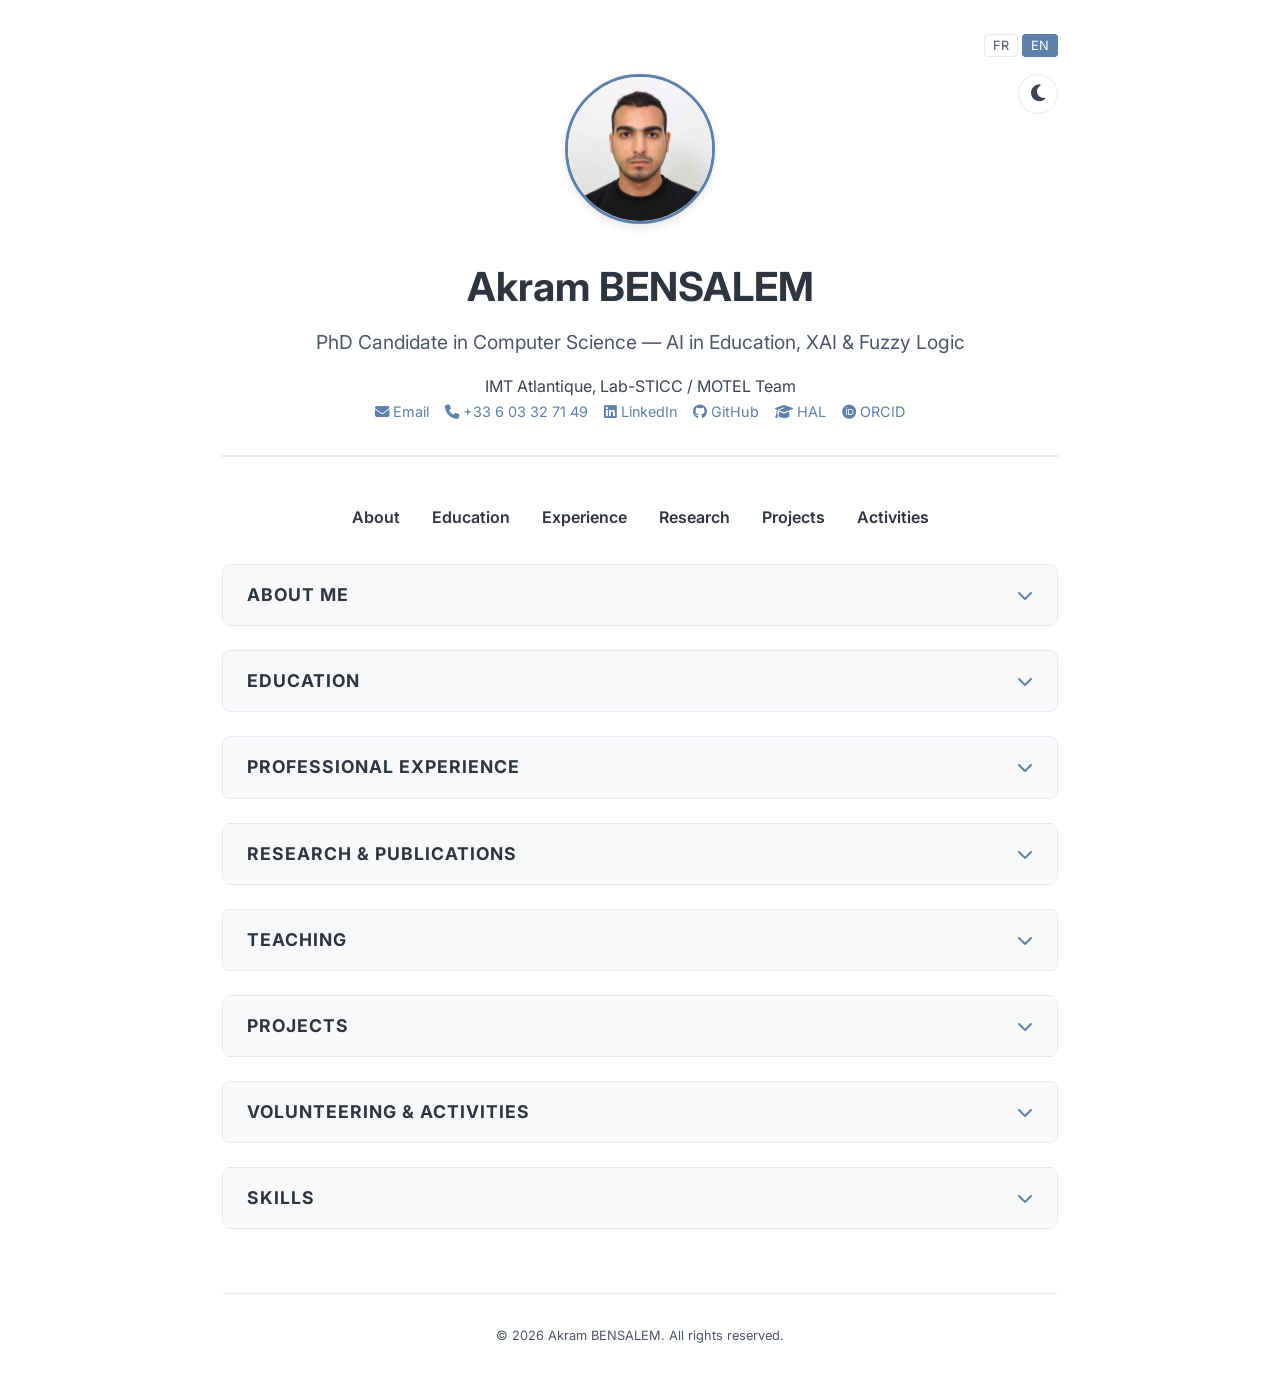
==== en.html @ 86b3364d "updates" ====
<!DOCTYPE html>
<html lang="en">
<head>
    <meta charset="UTF-8">
    <meta name="viewport" content="width=device-width, initial-scale=1.0">
    <title>Akram BENSALEM - PhD Candidate in Computer Science | AI & Education</title>
    <meta name="description" content="Academic personal website of Akram BENSALEM, PhD student at IMT Atlantique. Specialized in Explainable AI (XAI), Fuzzy Logic, and Educational Data Analysis.">
    <meta name="keywords" content="Akram BENSALEM, AI, Education, XAI, Fuzzy Logic, IMT Atlantique, Lab-STICC, Computer Science">
    <link rel="stylesheet" href="style.css">
    <link rel="stylesheet" href="https://cdnjs.cloudflare.com/ajax/libs/font-awesome/6.4.0/css/all.min.css">
    <link rel="preconnect" href="https://fonts.googleapis.com">
    <link rel="preconnect" href="https://fonts.gstatic.com" crossorigin>
    <link href="https://fonts.googleapis.com/css2?family=Inter:wght@400;600;700&display=swap" rel="stylesheet">
</head>
<body>
    <div class="lang-switch">
        <a href="index.html">FR</a>
        <a href="en.html" class="active">EN</a>
    </div>

    <header>
        <button class="theme-toggle" id="theme-toggle" title="Toggle dark mode">
            <i class="fas fa-moon"></i>
        </button>
        <img src="assets/profile.jpg" alt="Akram BENSALEM" class="profile-photo">
        <h1>Akram BENSALEM</h1>
        <p class="subtitle">PhD Candidate in Computer Science — AI in Education, XAI & Fuzzy Logic</p>
        <p>IMT Atlantique, Lab-STICC / MOTEL Team</p>
        <div class="contact-info">
            <a href="mailto:akram.bensalem@imt-atlantique.fr"><i class="fas fa-envelope"></i> Email</a>
            <a href="tel:+33603327149"><i class="fas fa-phone"></i> +33 6 03 32 71 49</a>
            <a href="https://linkedin.com/in/akrambensalem" target="_blank"><i class="fab fa-linkedin"></i> LinkedIn</a>
            <a href="https://github.com/AkramBensalem" target="_blank"><i class="fab fa-github"></i> GitHub</a>
            <a href="https://cv.hal.science/akram-bensalem" target="_blank"><i class="fas fa-graduation-cap"></i> HAL</a>
            <a href="https://orcid.org/0009-0000-8019-0577" target="_blank"><i class="fab fa-orcid"></i> ORCID</a>
        </div>
    </header>

    <nav>
        <a href="#about">About</a>
        <a href="#education">Education</a>
        <a href="#experience">Experience</a>
        <a href="#research">Research</a>
        <a href="#projects">Projects</a>
        <a href="#activities">Activities</a>
    </nav>

    <section id="about">
        <div class="section-header">
            <h2>About Me</h2>
            <i class="fas fa-chevron-down"></i>
        </div>
        <div class="section-content">
            <p>Currently in the final year of my PhD in Computer Science, I specialize in Explainable AI (XAI), Fuzzy Logic, and Data Analysis. I design interpretable, human-centered methods to transform complex data into decision support tools. My thesis defense is scheduled for late October 2026.</p>
        </div>
    </section>

    <section id="education">
        <div class="section-header">
            <h2>Education</h2>
            <i class="fas fa-chevron-down"></i>
        </div>
        <div class="section-content">
            <div class="entry">
                <div class="entry-header">
                    <span class="entry-title">PhD in Computer Science</span>
                    <span class="entry-location">Brest, France | 2023 — Present</span>
                </div>
                <div class="entry-details">IMT Atlantique • Lab-STICC / MOTEL team • SPIN Doctoral School</div>
                <p><strong>Thesis:</strong> Understanding and explaining digital educational inequalities using data mining and machine learning methods.</p>
                <p><small>Advised by Prof. Grégory SMITS and co-supervised by Fahima DJELIL.</small></p>
            </div>
            <div class="entry">
                <div class="entry-header">
                    <span class="entry-title">Master in Computer Science</span>
                    <span class="entry-location">Sidi Bel Abbes, Algeria | 2023</span>
                </div>
                <div class="entry-details">Higher School of Computer Science (ESI SBA)</div>
                <p>Focus on scientific research, innovation, and R&D methodology.</p>
            </div>
            <div class="entry">
                <div class="entry-header">
                    <span class="entry-title">Engineer's Degree in Computer Science</span>
                    <span class="entry-location">Sidi Bel Abbes, Algeria | 2023</span>
                </div>
                <div class="entry-details">Higher School of Computer Science (ESI SBA) • ISI Specialization</div>
            </div>
        </div>
    </section>

    <section id="experience">
        <div class="section-header">
            <h2>Professional Experience</h2>
            <i class="fas fa-chevron-down"></i>
        </div>
        <div class="section-content">
            <div class="entry">
                <div class="entry-header">
                    <span class="entry-title">Doctoral Research Stay</span>
                    <span class="entry-location">Paris, France | Jan. 2026 — Feb. 2026</span>
                </div>
                <div class="entry-details">Sorbonne University — LIP6 / LFI team</div>
                <ul>
                    <li>Study of counterfactual explanations aligned with domain expertise.</li>
                    <li>Research project on the perceptibility of counterfactuals for experts.</li>
                </ul>
            </div>
            <div class="entry">
                <div class="entry-header">
                    <span class="entry-title">Graduation Internship — Monitoring Algorithms</span>
                    <span class="entry-location">Lannion, France | Apr. 2023 — Sept. 2023</span>
                </div>
                <div class="entry-details">Nokia Bell Labs</div>
                <ul>
                    <li>Designed an intelligent Edge Cloud caching system for connected vehicles.</li>
                    <li>Developed time-series prediction models to anticipate data needs.</li>
                    <li>Paper accepted for publication at the SSDBM 2024 conference.</li>
                </ul>
            </div>
            <div class="entry">
                <div class="entry-header">
                    <span class="entry-title">Backend Developer (Java/Spring Boot)</span>
                    <span class="entry-location">Remote | Dec. 2022 — Mar. 2023</span>
                </div>
                <div class="entry-details">STRABL (Part-time)</div>
                <ul>
                    <li>Designed and developed APIs for payment flows.</li>
                    <li>Integrated "Try Before You Buy" solutions and contributed to backend architecture.</li>
                </ul>
            </div>
        </div>
    </section>

    <section id="research">
        <div class="section-header">
            <h2>Research & Publications</h2>
            <i class="fas fa-chevron-down"></i>
        </div>
        <div class="section-content">
            <p><strong>Fields:</strong> Human-Centred AI, Fuzzy Logic, Explainable AI (XAI), AI in Education.</p>
            
            <h3>Research Topics</h3>
            <ul>
                <li><strong>Fuzzy Vocabularies:</strong> Measuring disagreements between experts and their impact on data modeling.</li>
                <li><strong>XAI:</strong> DiCE_GI algorithm for generating diversified counterfactual explanations for groups of instances.</li>
                <li><strong>Decision Support:</strong> Visualisation tools for the French educational system (GTNum GoData project).</li>
            </ul>

            <h3>Scientific Publications</h3>
            <div class="publications">
                <ol reversed>
                    <li><strong>Bensalem, A.</strong>, Djelil, F., Lesot, M. J., & Smits, G. (2026). Diversified and Perceptible Counterfactual Examples Leveraging Expert Knowledge. <em>SUM 2026</em>. (Submitted)</li>
                    <li><strong>Bensalem, A.</strong>, Djelil, F., & Smits, G. (2026). DiCE_GI: Diversified Counterfactual Explanations for a Group of Instances. <em>XAI-2026</em>, Fortaleza, Brazil.</li>
                    <li><strong>Bensalem, A.</strong>, Smits, G., Djelil, F., & Lesot, M. J. (2025). Measuring Disagreements between Fuzzy Linguistic Vocabularies in Expert-Driven Data Analysis. <em>FUZZ-IEEE 2025</em>.</li>
                    <li><strong>Bensalem, A.</strong>, Djelil, F., Lesot, M. J., & Smits, G. (2025). Measuring the disagreement between expert vocabularies and its impact on data analysis (In French). <em>LFA 2025</em>.</li>
                    <li><strong>Bensalem, A.</strong>, d'Orazio, L., Lallet, J., & Enrici, A. (2024). VG-Prefetcher Cache: Towards Edge-Based Time Series Data Management Using Visibility Graph Prefetching. <em>SSDBM 2024</em>.</li>
                </ol>
            </div>
        </div>
    </section>

    <section id="teaching">
        <div class="section-header">
            <h2>Teaching</h2>
            <i class="fas fa-chevron-down"></i>
        </div>
        <div class="section-content">
            <p>Since 2023, I have been teaching at IMT Atlantique (~91 hours):</p>
            <ul>
                <li><strong>Python & Object-Oriented Programming</strong> (Course/Lab)</li>
                <li><strong>Web Application Architecture</strong> (Java/Spring Boot Projects)</li>
                <li><strong>Semantic Web & Web of Data</strong> (Project supervision)</li>
                <li><strong>Educational Data Analysis</strong> (PRONTO Project)</li>
            </ul>
        </div>
    </section>

    <section id="projects">
        <div class="section-header">
            <h2>Projects</h2>
            <i class="fas fa-chevron-down"></i>
        </div>
        <div class="section-content">
            <ul>
                <li><strong><a href="https://gitlab.imt-atlantique.fr/godata-gtnum/prototype" target="_blank">Daside</a></strong>: Decision support prototype for the Academy of Rennes.</li>
                <li><strong><a href="https://plugins.jetbrains.com/plugin/30897-document-converter" target="_blank">DocumentConverter</a></strong>: Open-source JetBrains tool for PDF conversion (>100 downloads).</li>
                <li><strong>DiCE_f & DiCE-GI</strong>: Research prototypes for counterfactual explanations.</li>
            </ul>
        </div>
    </section>

    <section id="activities">
        <div class="section-header">
            <h2>Volunteering & Activities</h2>
            <i class="fas fa-chevron-down"></i>
        </div>
        <div class="section-content">
            <ul>
                <li><strong>KotlinConf 2024</strong>: Volunteer at the annual conference (Copenhagen, Denmark).</li>
                <li><strong>Company Visits</strong>: Accompanied students to Orange Labs and Ekinops.</li>
                <li><strong>Exam Supervision</strong>: Data management and architecture modules.</li>
            </ul>
        </div>
    </section>

    <section id="skills">
        <div class="section-header">
            <h2>Skills</h2>
            <i class="fas fa-chevron-down"></i>
        </div>
        <div class="section-content">
            <div class="skills-grid">
                <div class="skill-category">
                    <strong>AI & Data</strong>
                    <p>XAI, Fuzzy Logic, Statistical Learning, Graph Theory</p>
                </div>
                <div class="skill-category">
                    <strong>Development</strong>
                    <p>Python, Java/Kotlin, R, JavaScript, Bash</p>
                </div>
                <div class="skill-category">
                    <strong>Frameworks</strong>
                    <p>Spring Boot, Vue.js, TensorFlow, PyTorch, Docker</p>
                </div>
                <div class="skill-category">
                    <strong>Languages</strong>
                    <p>English (Advanced), French (Fluent), Arabic (Native)</p>
                </div>
            </div>
        </div>
    </section>

    <footer>
        <p>&copy; 2026 Akram BENSALEM. All rights reserved.</p>
    </footer>

    <script>
        // Theme Toggle
        const themeToggle = document.getElementById('theme-toggle');
        const body = document.body;
        const icon = themeToggle.querySelector('i');

        // Load saved theme
        const savedTheme = localStorage.getItem('theme');
        if (savedTheme) {
            body.setAttribute('data-theme', savedTheme);
            updateThemeIcon(savedTheme);
        }

        themeToggle.addEventListener('click', () => {
            const currentTheme = body.getAttribute('data-theme');
            const newTheme = currentTheme === 'dark' ? 'light' : 'dark';
            
            body.setAttribute('data-theme', newTheme);
            localStorage.setItem('theme', newTheme);
            updateThemeIcon(newTheme);
        });

        function updateThemeIcon(theme) {
            if (theme === 'dark') {
                icon.classList.remove('fa-moon');
                icon.classList.add('fa-sun');
            } else {
                icon.classList.remove('fa-sun');
                icon.classList.add('fa-moon');
            }
        }

        // Collapsible Sections
        const sections = document.querySelectorAll('section');
        sections.forEach(section => {
            const header = section.querySelector('.section-header');
            header.addEventListener('click', () => {
                section.classList.toggle('active');
            });
        });

        // Expand section on nav click
        document.querySelectorAll('nav a').forEach(anchor => {
            anchor.addEventListener('click', function(e) {
                const targetId = this.getAttribute('href').substring(1);
                const targetSection = document.getElementById(targetId);
                if (targetSection) {
                    targetSection.classList.add('active');
                }
            });
        });
    </script>
</body>
</html>
---- style.css ----
:root {
    --primary-color: #2e3440;
    --secondary-color: #4c566a;
    --accent-color: #5e81ac;
    --text-color: #3b4252;
    --bg-color: #ffffff;
    --light-bg: #f8f9fa;
    --border-color: #e5e9f0;
    --card-bg: #ffffff;
}

[data-theme="dark"] {
    --primary-color: #eceff4;
    --secondary-color: #d8dee9;
    --accent-color: #88c0d0;
    --text-color: #e5e9f0;
    --bg-color: #2e3440;
    --light-bg: #3b4252;
    --border-color: #4c566a;
    --card-bg: #3b4252;
}

* {
    box-sizing: border-box;
    margin: 0;
    padding: 0;
    transition: background-color 0.3s, color 0.3s;
}

body {
    font-family: 'Inter', -apple-system, BlinkMacSystemFont, "Segoe UI", Roboto, Helvetica, Arial, sans-serif;
    line-height: 1.6;
    color: var(--text-color);
    background-color: var(--bg-color);
    max-width: 900px;
    margin: 0 auto;
    padding: 2rem;
}

header {
    text-align: center;
    margin-bottom: 3rem;
    border-bottom: 2px solid var(--border-color);
    padding-bottom: 2rem;
    position: relative;
}

.profile-photo {
    width: 150px;
    height: 150px;
    border-radius: 50%;
    object-fit: cover;
    margin-bottom: 1.5rem;
    border: 3px solid var(--accent-color);
    box-shadow: 0 4px 10px rgba(0,0,0,0.1);
}

.theme-toggle {
    position: absolute;
    top: 0;
    right: 0;
    background: none;
    border: 1px solid var(--border-color);
    color: var(--text-color);
    padding: 0.5rem;
    border-radius: 50%;
    cursor: pointer;
    width: 40px;
    height: 40px;
    display: flex;
    align-items: center;
    justify-content: center;
    font-size: 1.2rem;
}

.theme-toggle:hover {
    background-color: var(--light-bg);
}

header h1 {
    color: var(--primary-color);
    font-size: 2.5rem;
    margin-bottom: 0.5rem;
}

.subtitle {
    font-size: 1.2rem;
    color: var(--secondary-color);
    margin-bottom: 1rem;
}

.contact-info {
    display: flex;
    justify-content: center;
    flex-wrap: wrap;
    gap: 1rem;
    font-size: 0.9rem;
}

.contact-info a {
    color: var(--accent-color);
    text-decoration: none;
}

.contact-info a:hover {
    text-decoration: underline;
}

nav {
    display: flex;
    justify-content: center;
    gap: 2rem;
    margin-bottom: 2rem;
    font-weight: 600;
}

nav a {
    color: var(--primary-color);
    text-decoration: none;
    border-bottom: 2px solid transparent;
}

nav a:hover {
    border-bottom-color: var(--accent-color);
}

.lang-switch {
    text-align: right;
    margin-bottom: 1rem;
}

.lang-switch a {
    font-size: 0.8rem;
    text-decoration: none;
    color: var(--secondary-color);
    padding: 0.2rem 0.5rem;
    border: 1px solid var(--border-color);
    border-radius: 4px;
}

.lang-switch a.active {
    background-color: var(--accent-color);
    color: white;
    border-color: var(--accent-color);
}

section {
    margin-bottom: 1.5rem;
    border: 1px solid var(--border-color);
    border-radius: 8px;
    overflow: hidden;
    background-color: var(--card-bg);
}

.section-header {
    background-color: var(--light-bg);
    padding: 1rem 1.5rem;
    cursor: pointer;
    display: flex;
    justify-content: space-between;
    align-items: center;
    user-select: none;
}

.section-header h2 {
    margin-bottom: 0;
    border-left: none;
    padding-left: 0;
}

.section-header i {
    transition: transform 0.3s;
    color: var(--accent-color);
}

.section-content {
    padding: 1.5rem;
    display: none;
}

section.active .section-content {
    display: block;
}

section.active .section-header i {
    transform: rotate(180deg);
}

h2 {
    color: var(--primary-color);
    text-transform: uppercase;
    font-size: 1.1rem;
    letter-spacing: 1px;
    font-weight: 700;
}

.entry {
    margin-bottom: 1.5rem;
}

.entry-header {
    display: flex;
    justify-content: space-between;
    align-items: baseline;
    margin-bottom: 0.2rem;
}

.entry-title {
    font-weight: 700;
    color: var(--primary-color);
}

.entry-location {
    font-size: 0.9rem;
    color: var(--secondary-color);
}

.entry-details {
    font-size: 0.95rem;
    font-style: italic;
    color: var(--secondary-color);
    margin-bottom: 0.5rem;
}

ul {
    margin-left: 1.5rem;
    margin-bottom: 1rem;
}

li {
    margin-bottom: 0.3rem;
}

.publications ol {
    margin-left: 1.5rem;
}

.publications li {
    margin-bottom: 1rem;
}

.skills-grid {
    display: grid;
    grid-template-columns: repeat(auto-fit, minmax(250px, 1fr));
    gap: 1.5rem;
}

.skill-category strong {
    display: block;
    margin-bottom: 0.5rem;
}

footer {
    text-align: center;
    margin-top: 4rem;
    padding-top: 2rem;
    border-top: 1px solid var(--border-color);
    font-size: 0.8rem;
    color: var(--secondary-color);
}

@media (max-width: 600px) {
    body {
        padding: 1rem;
    }
    .entry-header {
        flex-direction: column;
    }
}
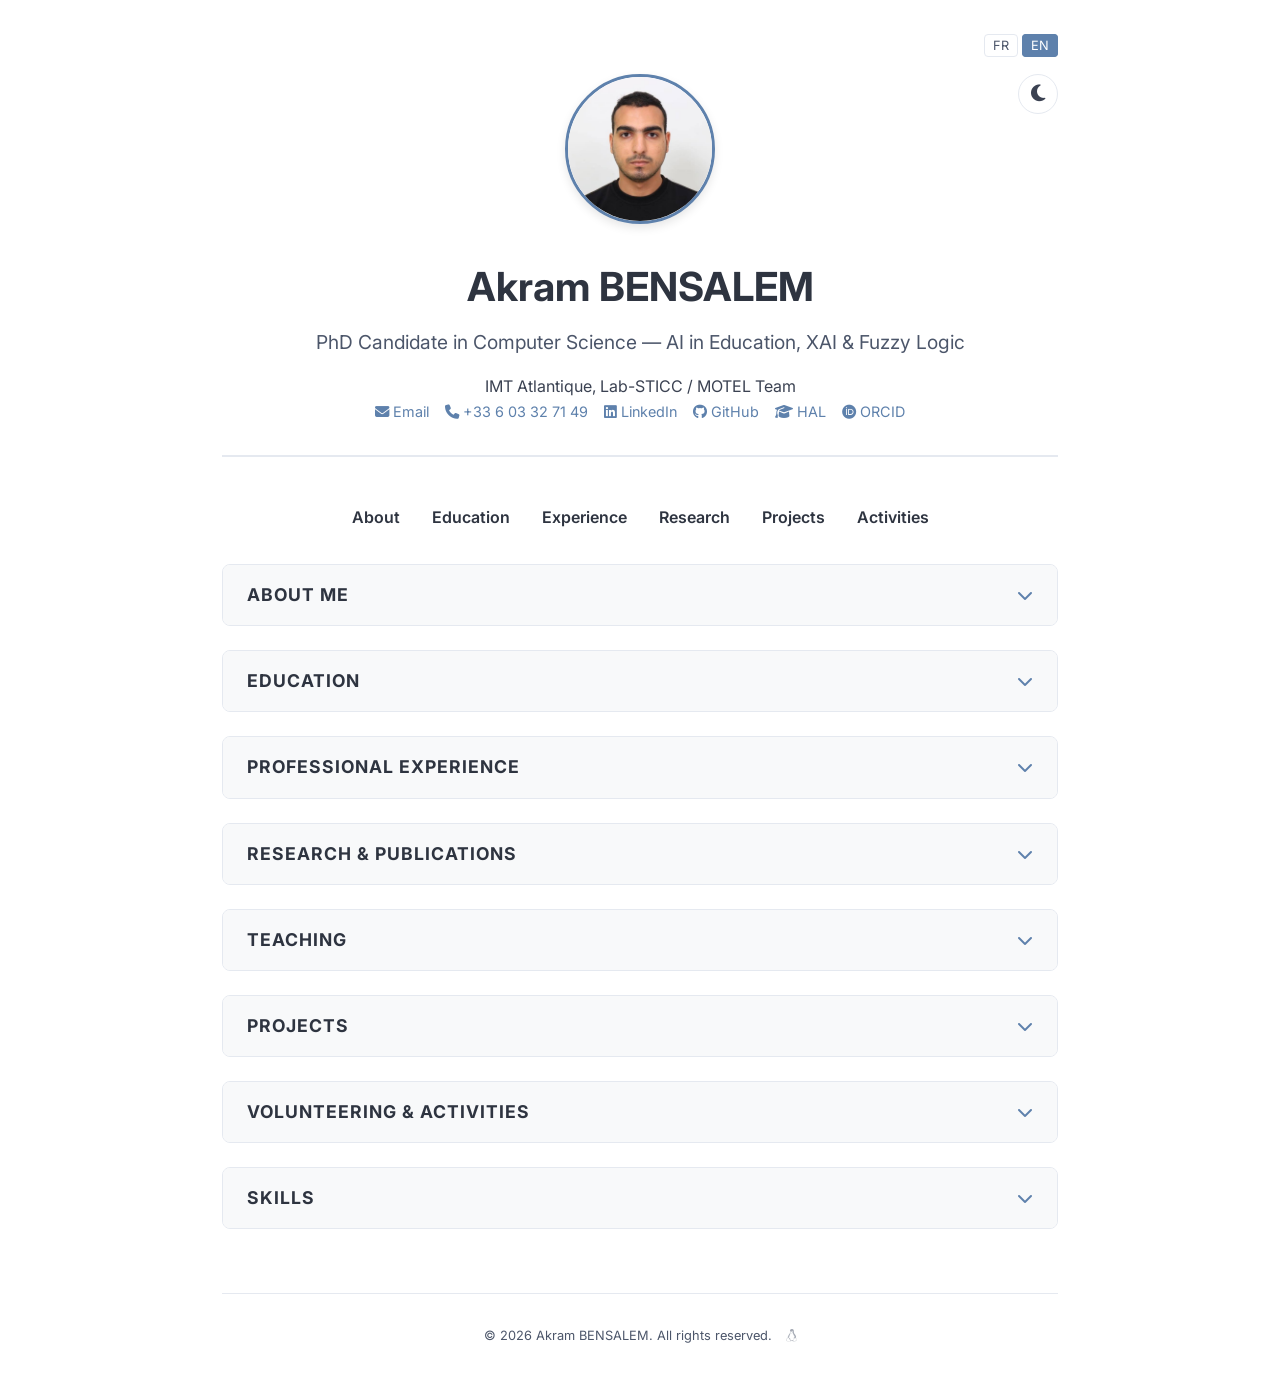
==== commit 27af47d8: "updates" ====
--- a/en.html
+++ b/en.html
@@ -11,6 +11,9 @@
     <link rel="preconnect" href="https://fonts.googleapis.com">
     <link rel="preconnect" href="https://fonts.gstatic.com" crossorigin>
     <link href="https://fonts.googleapis.com/css2?family=Inter:wght@400;600;700&display=swap" rel="stylesheet">
+    <link rel="alternate" hreflang="fr" href="https://akrambensalem.me/index.html" />
+    <link rel="alternate" hreflang="en" href="https://akrambensalem.me/en.html" />
+    <link rel="alternate" hreflang="x-default" href="https://akrambensalem.me/index.html" />
 </head>
 <body>
     <div class="lang-switch">
@@ -231,7 +234,7 @@
     </section>
 
     <footer>
-        <p>&copy; 2026 Akram BENSALEM. All rights reserved.</p>
+        <p>&copy; 2026 Akram BENSALEM. All rights reserved. <i class="fab fa-linux secret-penguin" id="secret-penguin" style="cursor: pointer; opacity: 0.5; margin-left: 10px;"></i></p>
     </footer>
 
     <script>
@@ -285,6 +288,16 @@
                 }
             });
         });
+
+        // Secret Penguin Logic
+        document.getElementById('secret-penguin').addEventListener('click', () => {
+            const pin = prompt('Enter the secret PIN code:');
+            if (pin === '0620') {
+                window.location.href = 'pingouin.html';
+            } else if (pin !== null) {
+                alert('Incorrect code, my penguin!');
+            }
+        });
     </script>
 </body>
 </html>
--- a/style.css
+++ b/style.css
@@ -25,6 +25,7 @@
     margin: 0;
     padding: 0;
     transition: background-color 0.3s, color 0.3s;
+    -webkit-tap-highlight-color: transparent;
 }
 
 body {
@@ -35,6 +36,7 @@
     max-width: 900px;
     margin: 0 auto;
     padding: 2rem;
+    overflow-x: hidden;
 }
 
 header {
@@ -160,6 +162,7 @@
     justify-content: space-between;
     align-items: center;
     user-select: none;
+    gap: 1rem;
 }
 
 .section-header h2 {
@@ -259,11 +262,137 @@
     color: var(--secondary-color);
 }
 
-@media (max-width: 600px) {
+@media (max-width: 768px) {
     body {
-        padding: 1rem;
-    }
+        padding: 1.5rem 1rem;
+    }
+
+    header {
+        margin-bottom: 2rem;
+        padding-bottom: 1.5rem;
+    }
+
+    header h1 {
+        font-size: 2rem;
+    }
+
+    .subtitle {
+        font-size: 1.1rem;
+    }
+
+    nav {
+        gap: 0.8rem;
+        flex-wrap: wrap;
+        margin-bottom: 1.5rem;
+        justify-content: center;
+    }
+
+    nav a {
+        font-size: 0.9rem;
+        padding: 0.3rem 0.6rem;
+        background-color: var(--light-bg);
+        border-radius: 4px;
+        border: 1px solid var(--border-color);
+        transition: all 0.2s;
+    }
+
+    nav a:active {
+        background-color: var(--accent-color);
+        color: white;
+    }
+
+    .lang-switch {
+        text-align: center;
+        margin-bottom: 1.5rem;
+    }
+
+    .lang-switch a {
+        padding: 0.3rem 0.8rem;
+    }
+
+    .contact-info {
+        gap: 0.8rem;
+        width: 100%;
+        justify-content: center;
+    }
+
+    .section-header {
+        padding: 0.8rem 1.2rem;
+    }
+
+    .section-content {
+        padding: 1.2rem;
+    }
+
     .entry-header {
         flex-direction: column;
-    }
-}
+        gap: 0.3rem;
+        align-items: flex-start;
+    }
+}
+
+@media (max-width: 480px) {
+    body {
+        padding: 1rem 0.75rem;
+    }
+
+    header h1 {
+        font-size: 1.6rem;
+        word-wrap: break-word;
+    }
+
+    .profile-photo {
+        width: 110px;
+        height: 110px;
+    }
+
+    .subtitle {
+        font-size: 1rem;
+        padding: 0 0.5rem;
+    }
+
+    nav {
+        gap: 0.5rem;
+        display: grid;
+        grid-template-columns: repeat(2, 1fr);
+    }
+
+    nav a {
+        font-size: 0.8rem;
+        padding: 0.5rem 0.2rem;
+        text-align: center;
+    }
+
+    .entry-location {
+        font-size: 0.85rem;
+    }
+
+    .theme-toggle {
+        width: 35px;
+        height: 35px;
+        font-size: 1rem;
+        top: 0;
+        right: 0;
+    }
+    
+    .lang-switch {
+        text-align: center;
+        margin-bottom: 1.5rem;
+    }
+
+    .lang-switch a {
+        padding: 0.4rem 1rem;
+        font-size: 0.9rem;
+    }
+}
+
+/* Secret Penguin */
+.secret-penguin {
+    transition: all 0.3s ease;
+}
+
+.secret-penguin:hover {
+    opacity: 1 !important;
+    transform: scale(1.2);
+    color: var(--accent-color);
+}
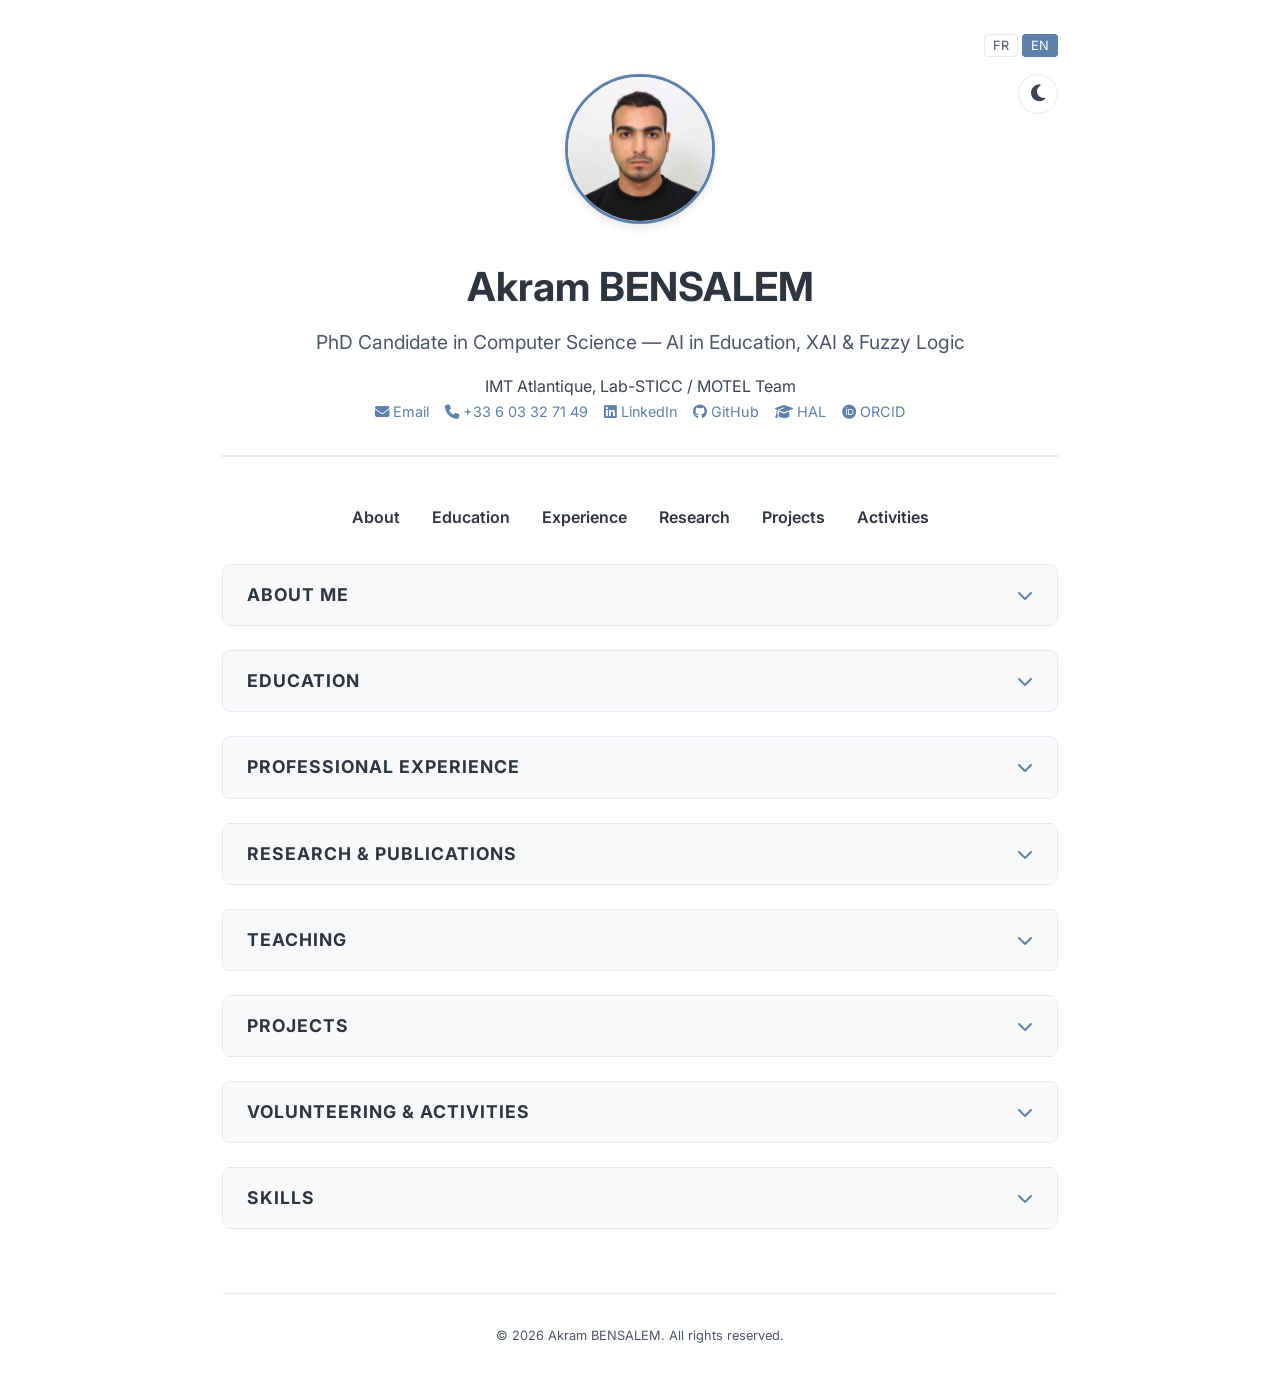
==== commit 3b4370ea: "updates" ====
--- a/en.html
+++ b/en.html
@@ -234,7 +234,7 @@
     </section>
 
     <footer>
-        <p>&copy; 2026 Akram BENSALEM. All rights reserved. <i class="fab fa-linux secret-penguin" id="secret-penguin" style="cursor: pointer; opacity: 0.5; margin-left: 10px;"></i></p>
+        <p>&copy; 2026 Akram BENSALEM. All rights reserved.</p>
     </footer>
 
     <script>
@@ -288,16 +288,6 @@
                 }
             });
         });
-
-        // Secret Penguin Logic
-        document.getElementById('secret-penguin').addEventListener('click', () => {
-            const pin = prompt('Enter the secret PIN code:');
-            if (pin === '0620') {
-                window.location.href = 'pingouin.html';
-            } else if (pin !== null) {
-                alert('Incorrect code, my penguin!');
-            }
-        });
     </script>
 </body>
 </html>
